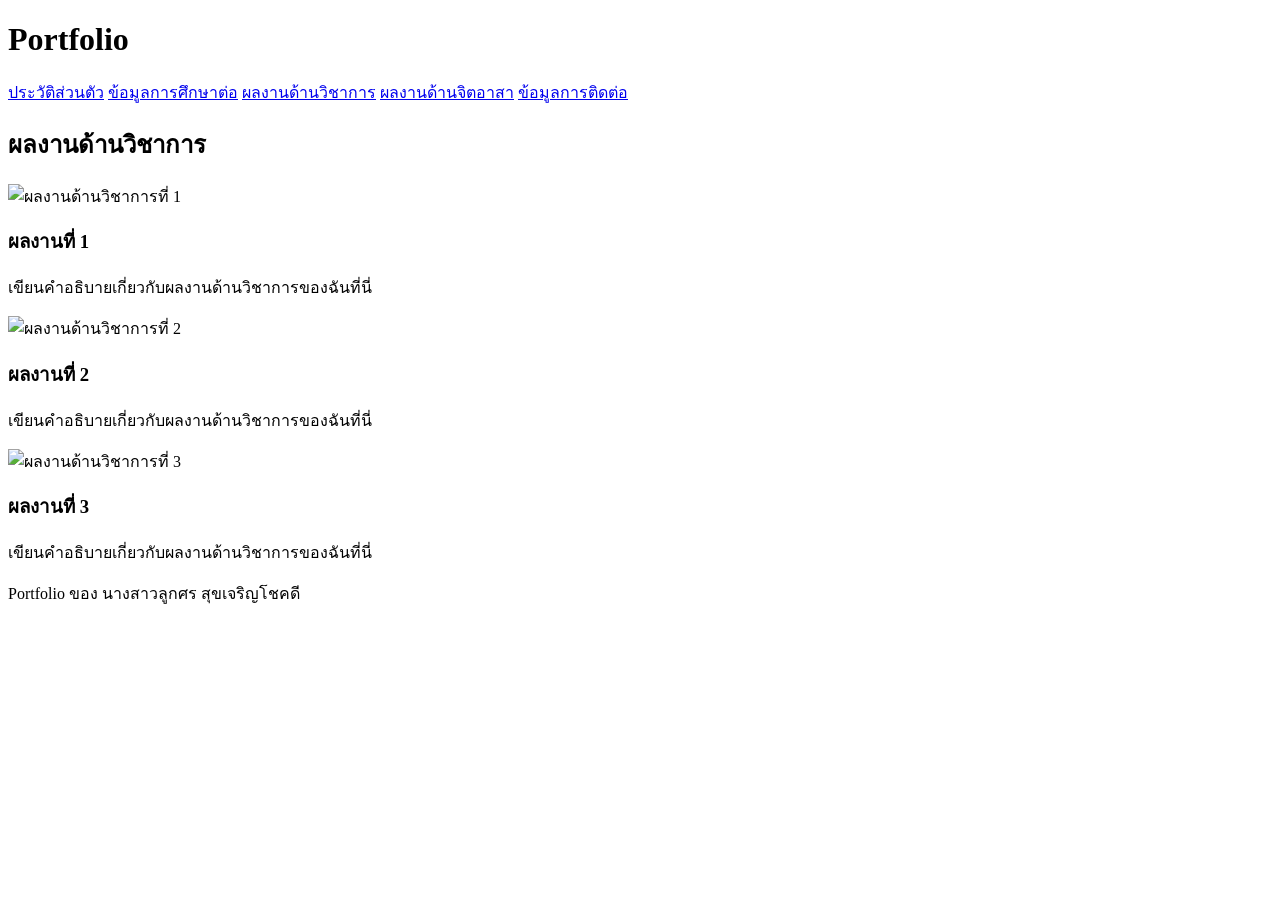
==== academic.html @ 00fc6862 "Create academic.html for academic portfolio" ====
<!DOCTYPE html>
<html lang="th">
<head>
    <meta charset="UTF-8">
    <meta name="viewport" content="width=device-width, initial-scale=1.0">
    <title>Portfolio - ผลงานด้านวิชาการ</title>
    <link rel="stylesheet" href="style.css">
</head>

<body class="gray-page">

<header>
    <h1>Portfolio</h1>
    <nav>
        <a href="index.html">ประวัติส่วนตัว</a>
        <a href="education.html">ข้อมูลการศึกษาต่อ</a>
        <a class="active" href="academic.html">ผลงานด้านวิชาการ</a>
        <a href="volunteer.html">ผลงานด้านจิตอาสา</a>
        <a href="contact.html">ข้อมูลการติดต่อ</a>
    </nav>
</header>

<main>

    <h2>ผลงานด้านวิชาการ</h2>

    <div class="works-container">

        <!-- ผลงานที่ 1 -->
        <div class="work-card">
            <div class="work-image">
                <img src="images/academic1.jpg" alt="ผลงานด้านวิชาการที่ 1">
            </div>

            <h3>ผลงานที่ 1</h3>

            <p>
                เขียนคำอธิบายเกี่ยวกับผลงานด้านวิชาการของฉันที่นี่
            </p>
        </div>

        <!-- ผลงานที่ 2 -->
        <div class="work-card">
            <div class="work-image">
                <img src="images/academic2.jpg" alt="ผลงานด้านวิชาการที่ 2">
            </div>

            <h3>ผลงานที่ 2</h3>

            <p>
                เขียนคำอธิบายเกี่ยวกับผลงานด้านวิชาการของฉันที่นี่
            </p>
        </div>

        <!-- ผลงานที่ 3 -->
        <div class="work-card">
            <div class="work-image">
                <img src="images/academic3.jpg" alt="ผลงานด้านวิชาการที่ 3">
            </div>

            <h3>ผลงานที่ 3</h3>

            <p>
                เขียนคำอธิบายเกี่ยวกับผลงานด้านวิชาการของฉันที่นี่
            </p>
        </div>

    </div>

</main>

<footer>
    <p>Portfolio ของ นางสาวลูกศร สุขเจริญโชคดี</p>
</footer>

</body>
</html>
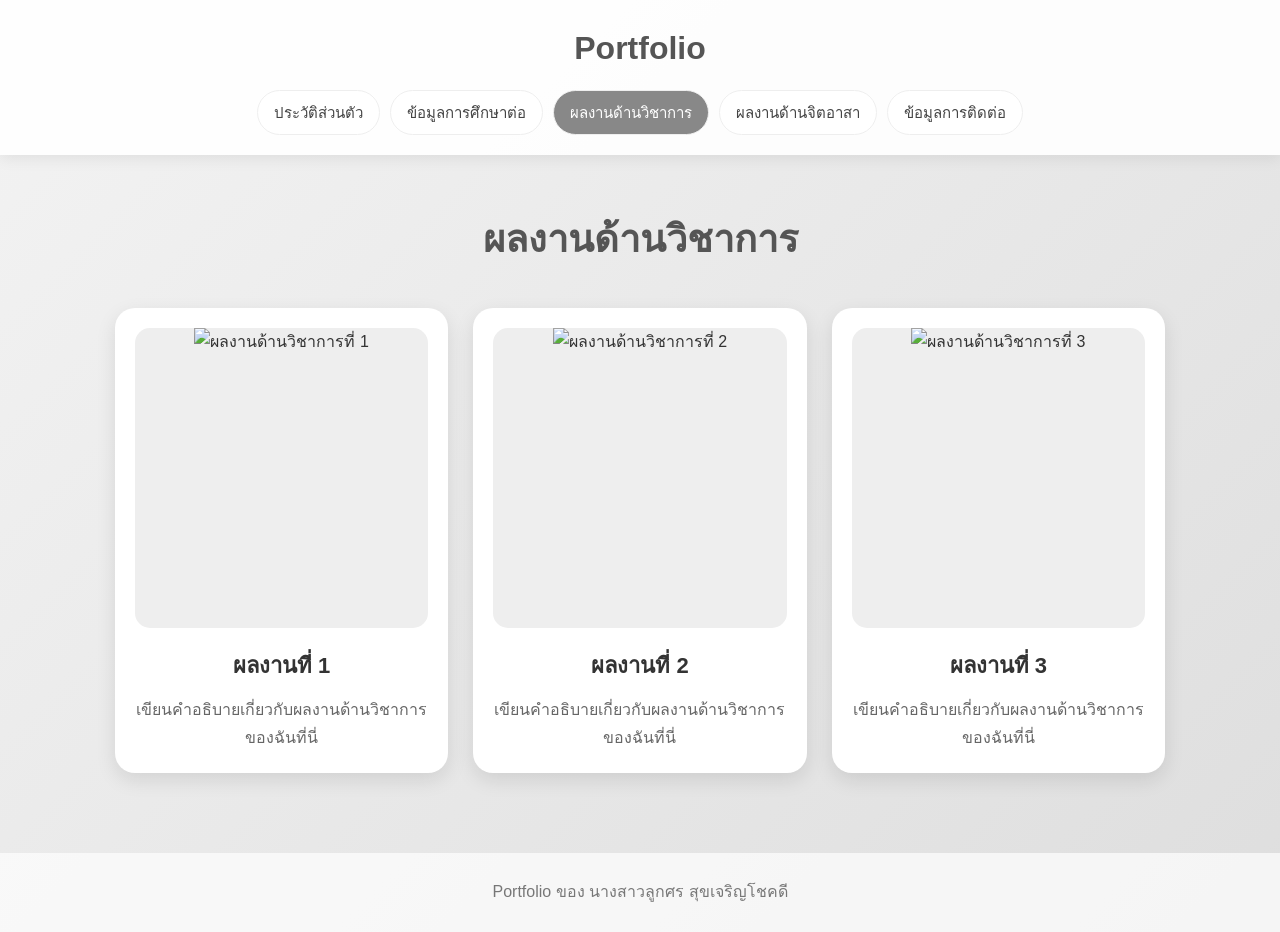
==== commit 8623ca57: "Update academic.html" ====
--- a/academic.html
+++ b/academic.html
@@ -29,7 +29,7 @@
         <!-- ผลงานที่ 1 -->
         <div class="work-card">
             <div class="work-image">
-                <img src="images/academic1.jpg" alt="ผลงานด้านวิชาการที่ 1">
+                <img src="academic1.jpg" alt="ผลงานด้านวิชาการที่ 1">
             </div>
 
             <h3>ผลงานที่ 1</h3>
@@ -42,7 +42,7 @@
         <!-- ผลงานที่ 2 -->
         <div class="work-card">
             <div class="work-image">
-                <img src="images/academic2.jpg" alt="ผลงานด้านวิชาการที่ 2">
+                <img src="academic2.jpg" alt="ผลงานด้านวิชาการที่ 2">
             </div>
 
             <h3>ผลงานที่ 2</h3>
@@ -55,7 +55,7 @@
         <!-- ผลงานที่ 3 -->
         <div class="work-card">
             <div class="work-image">
-                <img src="images/academic3.jpg" alt="ผลงานด้านวิชาการที่ 3">
+                <img src="academic3.jpg" alt="ผลงานด้านวิชาการที่ 3">
             </div>
 
             <h3>ผลงานที่ 3</h3>
--- a/style.css
+++ b/style.css
@@ -0,0 +1,365 @@
+/* ==============================
+   ตั้งค่าพื้นฐาน
+============================== */
+
+* {
+    box-sizing: border-box;
+    margin: 0;
+    padding: 0;
+}
+
+body {
+    font-family: "Arial", "Tahoma", sans-serif;
+    color: #333;
+    min-height: 100vh;
+    line-height: 1.8;
+}
+
+/* ==============================
+   สีพื้นหลังแต่ละหน้า
+============================== */
+
+.pink-page {
+    background: linear-gradient(135deg, #fff0f6, #ffdbea);
+}
+
+.blue-page {
+    background: linear-gradient(135deg, #eef9ff, #d8f0ff);
+}
+
+.gray-page {
+    background: linear-gradient(135deg, #f3f3f3, #dedede);
+}
+
+/* ==============================
+   Header
+============================== */
+
+header {
+    background: rgba(255, 255, 255, 0.9);
+    padding: 20px;
+    text-align: center;
+    box-shadow: 0 3px 15px rgba(0,0,0,0.08);
+    position: sticky;
+    top: 0;
+    z-index: 100;
+}
+
+header h1 {
+    color: #555;
+    font-size: 32px;
+    margin-bottom: 12px;
+}
+
+/* ==============================
+   เมนู
+============================== */
+
+nav {
+    display: flex;
+    justify-content: center;
+    flex-wrap: wrap;
+    gap: 10px;
+}
+
+nav a {
+    text-decoration: none;
+    color: #444;
+    background: white;
+    padding: 8px 16px;
+    border-radius: 25px;
+    font-size: 15px;
+    transition: 0.3s;
+    border: 1px solid #eee;
+}
+
+nav a:hover {
+    transform: translateY(-2px);
+    box-shadow: 0 4px 10px rgba(0,0,0,0.12);
+}
+
+/* ปุ่มเมนูหน้าปัจจุบัน */
+
+.pink-page nav a.active {
+    background: #f5a9c7;
+    color: white;
+}
+
+.blue-page nav a.active {
+    background: #8bc9e8;
+    color: white;
+}
+
+.gray-page nav a.active {
+    background: #888;
+    color: white;
+}
+
+/* ==============================
+   เนื้อหาหลัก
+============================== */
+
+main {
+    max-width: 1100px;
+    margin: auto;
+    padding: 50px 25px;
+}
+
+main > h2 {
+    text-align: center;
+    font-size: 38px;
+    margin-bottom: 35px;
+    color: #555;
+}
+
+/* ==============================
+   รูปโปรไฟล์
+============================== */
+
+.profile-section {
+    text-align: center;
+    margin-bottom: 35px;
+}
+
+.profile-frame {
+    width: 250px;
+    height: 300px;
+    margin: auto;
+    padding: 8px;
+    background: white;
+    border-radius: 20px;
+    box-shadow: 0 8px 25px rgba(0,0,0,0.15);
+    overflow: hidden;
+}
+
+.profile-frame img {
+    width: 100%;
+    height: 100%;
+    object-fit: cover;
+    border-radius: 15px;
+}
+
+.photo-note {
+    margin-top: 10px;
+    color: #777;
+}
+
+/* ==============================
+   กล่องข้อมูล
+============================== */
+
+.info-box {
+    background: rgba(255,255,255,0.92);
+    padding: 30px;
+    margin-bottom: 25px;
+    border-radius: 20px;
+    box-shadow: 0 7px 20px rgba(0,0,0,0.08);
+    border-left: 6px solid #f2a6c2;
+}
+
+.blue-page .info-box {
+    border-left-color: #8bc9e8;
+}
+
+.gray-page .info-box {
+    border-left-color: #999;
+}
+
+.info-box h3 {
+    font-size: 24px;
+    margin-bottom: 15px;
+    color: #555;
+}
+
+.info-box p {
+    font-size: 17px;
+    margin: 8px 0;
+}
+
+/* ==============================
+   ผลงานวิชาการ
+============================== */
+
+.works-container {
+    display: grid;
+    grid-template-columns: repeat(3, 1fr);
+    gap: 25px;
+}
+
+.work-card {
+    background: white;
+    padding: 20px;
+    border-radius: 20px;
+    box-shadow: 0 7px 20px rgba(0,0,0,0.1);
+    text-align: center;
+    transition: 0.3s;
+}
+
+.work-card:hover {
+    transform: translateY(-6px);
+}
+
+.work-image {
+    width: 100%;
+    height: 300px;
+    overflow: hidden;
+    border-radius: 15px;
+    background: #eee;
+}
+
+.work-image img {
+    width: 100%;
+    height: 100%;
+    object-fit: cover;
+}
+
+.work-card h3 {
+    margin-top: 18px;
+    font-size: 22px;
+}
+
+.work-card p {
+    color: #666;
+    margin-top: 10px;
+}
+
+/* ==============================
+   ผลงานจิตอาสา
+============================== */
+
+.volunteer-card {
+    max-width: 750px;
+    margin: auto;
+    background: white;
+    padding: 30px;
+    border-radius: 25px;
+    box-shadow: 0 8px 25px rgba(0,0,0,0.1);
+    text-align: center;
+}
+
+.volunteer-image {
+    width: 100%;
+    height: 450px;
+    overflow: hidden;
+    border-radius: 18px;
+    background: #eee;
+}
+
+.volunteer-image img {
+    width: 100%;
+    height: 100%;
+    object-fit: cover;
+}
+
+.volunteer-card h3 {
+    font-size: 25px;
+    margin-top: 20px;
+}
+
+.volunteer-card p {
+    color: #666;
+    margin-top: 10px;
+}
+
+/* ==============================
+   ติดต่อ
+============================== */
+
+.contact-box {
+    max-width: 750px;
+    margin: auto;
+    display: grid;
+    grid-template-columns: 1fr 1fr;
+    gap: 20px;
+}
+
+.contact-item {
+    background: white;
+    padding: 25px;
+    border-radius: 20px;
+    display: flex;
+    align-items: center;
+    gap: 18px;
+    box-shadow: 0 7px 20px rgba(0,0,0,0.08);
+}
+
+.contact-item > span {
+    font-size: 35px;
+}
+
+.contact-item h3 {
+    color: #555;
+}
+
+.contact-item p {
+    color: #777;
+}
+
+.end-message {
+    text-align: center;
+    margin-top: 50px;
+    padding: 35px;
+    background: rgba(255,255,255,0.7);
+    border-radius: 25px;
+}
+
+.end-message h2 {
+    color: #555;
+}
+
+/* ==============================
+   Footer
+============================== */
+
+footer {
+    text-align: center;
+    padding: 25px;
+    background: rgba(255,255,255,0.7);
+    color: #777;
+    margin-top: 30px;
+}
+
+/* ==============================
+   Responsive สำหรับมือถือ
+============================== */
+
+@media (max-width: 800px) {
+
+    header h1 {
+        font-size: 27px;
+    }
+
+    nav {
+        gap: 6px;
+    }
+
+    nav a {
+        font-size: 13px;
+        padding: 6px 10px;
+    }
+
+    main {
+        padding: 35px 15px;
+    }
+
+    main > h2 {
+        font-size: 30px;
+    }
+
+    .works-container {
+        grid-template-columns: 1fr;
+    }
+
+    .contact-box {
+        grid-template-columns: 1fr;
+    }
+
+    .profile-frame {
+        width: 220px;
+        height: 270px;
+    }
+
+    .volunteer-image {
+        height: 300px;
+    }
+}
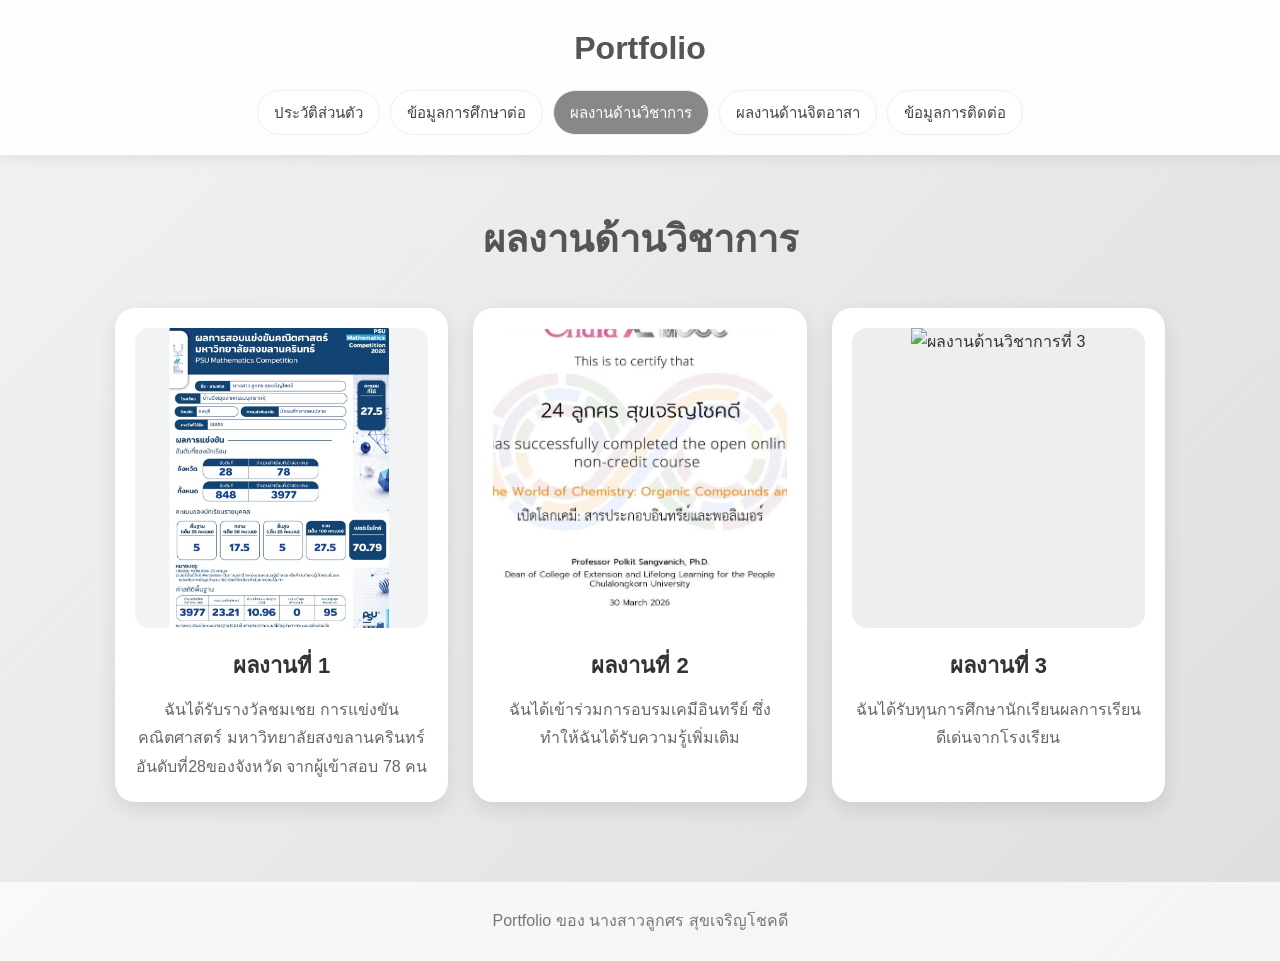
==== commit ecf45108: "Update academic.html" ====
--- a/academic.html
+++ b/academic.html
@@ -35,7 +35,7 @@
             <h3>ผลงานที่ 1</h3>
 
             <p>
-                เขียนคำอธิบายเกี่ยวกับผลงานด้านวิชาการของฉันที่นี่
+                ฉันได้รับรางวัลชมเชย การแข่งขันคณิตศาสตร์ มหาวิทยาลัยสงขลานครินทร์ อันดับที่28ของจังหวัด จากผู้เข้าสอบ 78 คน
             </p>
         </div>
 
@@ -48,7 +48,7 @@
             <h3>ผลงานที่ 2</h3>
 
             <p>
-                เขียนคำอธิบายเกี่ยวกับผลงานด้านวิชาการของฉันที่นี่
+                ฉันได้เข้าร่วมการอบรมเคมีอินทรีย์ ซึ่งทำให้ฉันได้รับความรู้เพิ่มเติม
             </p>
         </div>
 
@@ -61,7 +61,7 @@
             <h3>ผลงานที่ 3</h3>
 
             <p>
-                เขียนคำอธิบายเกี่ยวกับผลงานด้านวิชาการของฉันที่นี่
+                ฉันได้รับทุนการศึกษานักเรียนผลการเรียนดีเด่นจากโรงเรียน
             </p>
         </div>
 
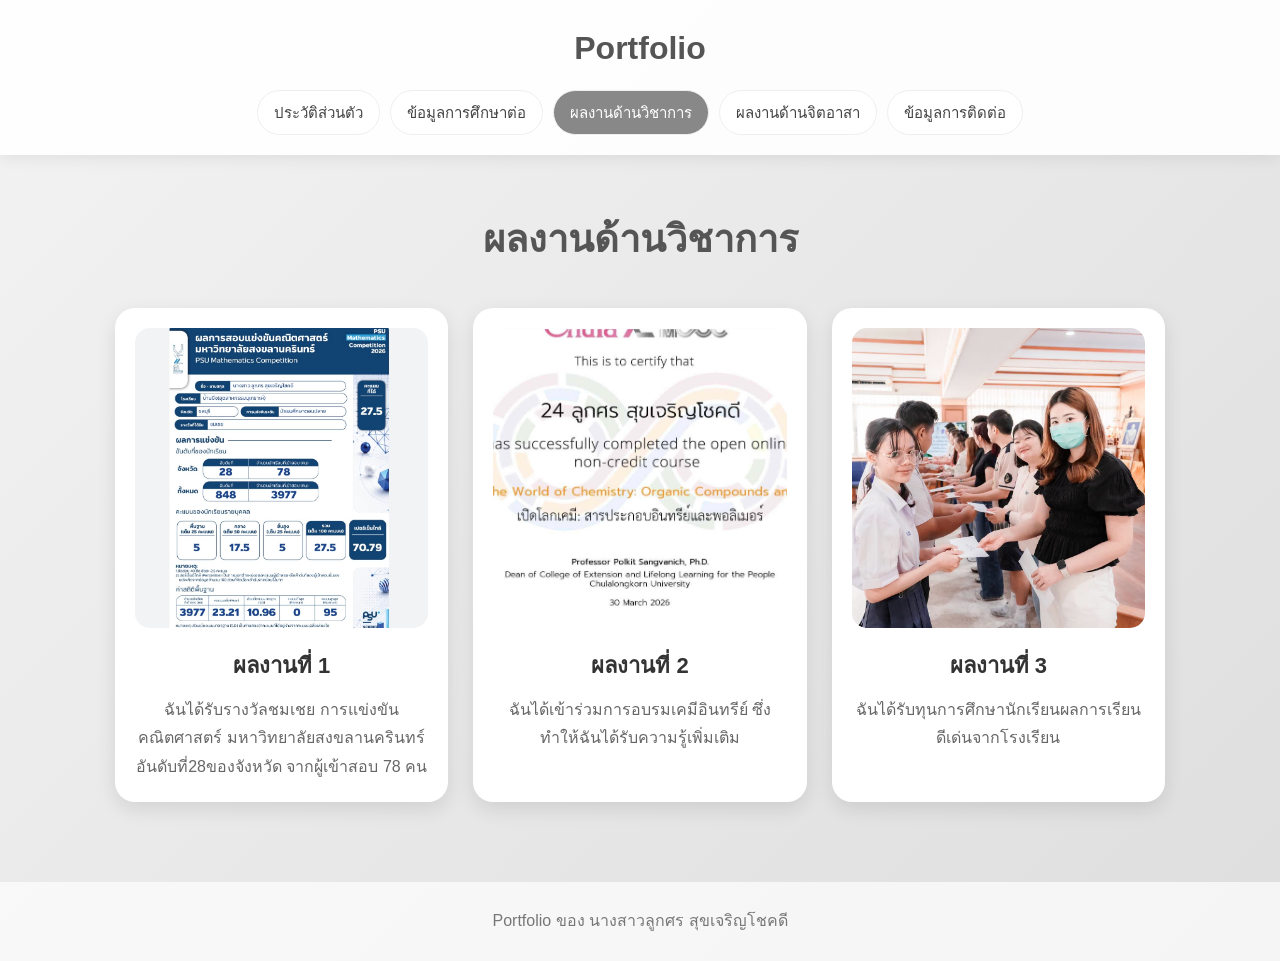
==== commit 2e7a51b2: "Update academic.html" ====
--- a/academic.html
+++ b/academic.html
@@ -55,7 +55,7 @@
         <!-- ผลงานที่ 3 -->
         <div class="work-card">
             <div class="work-image">
-                <img src="academic3.jpg" alt="ผลงานด้านวิชาการที่ 3">
+                <img src="academic3.JPG" alt="ผลงานด้านวิชาการที่ 3">
             </div>
 
             <h3>ผลงานที่ 3</h3>
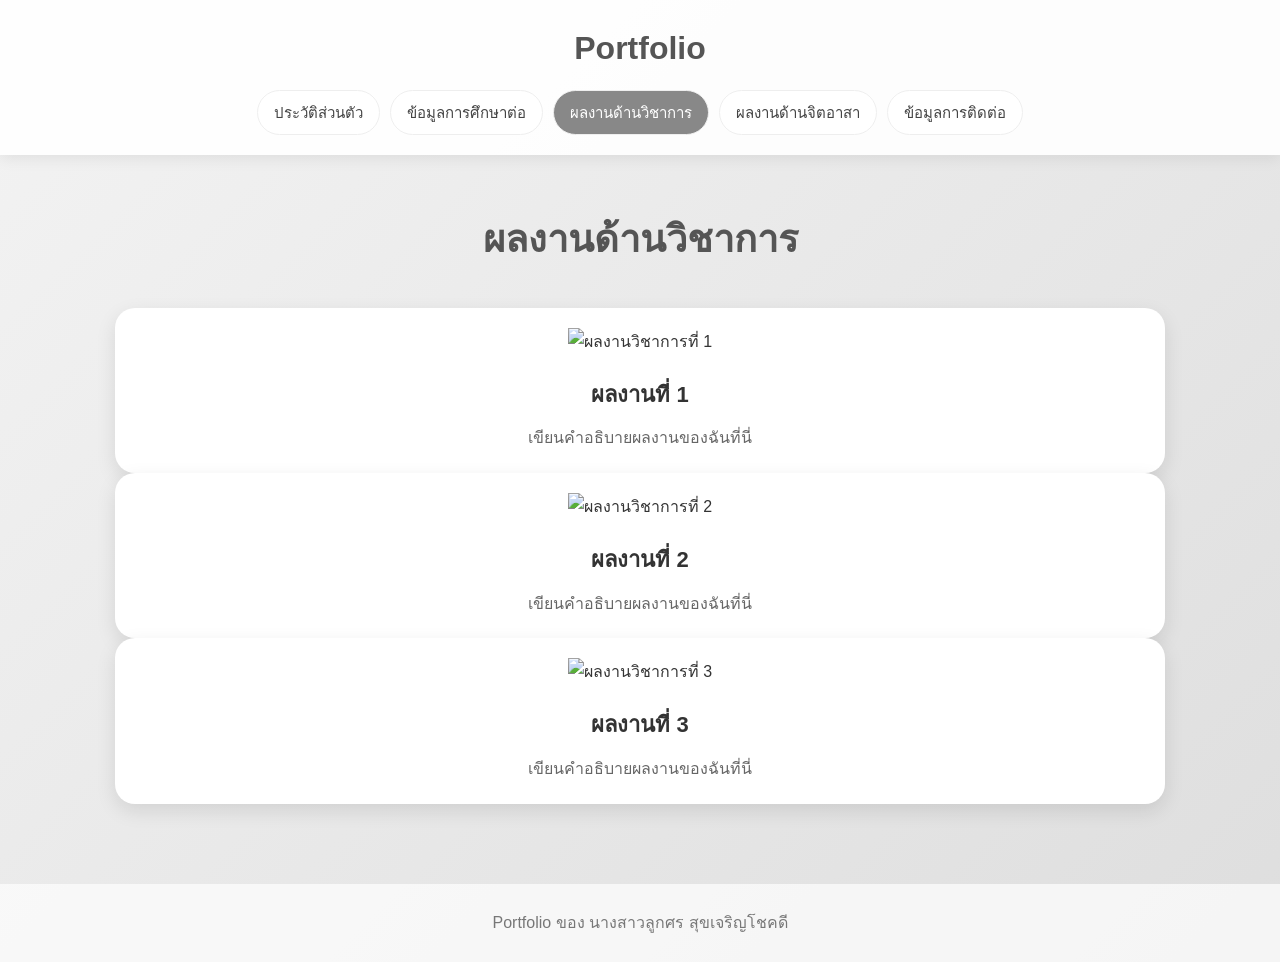
==== commit e2658186: "Update academic.html" ====
--- a/academic.html
+++ b/academic.html
@@ -21,52 +21,29 @@
 </header>
 
 <main>
-
     <h2>ผลงานด้านวิชาการ</h2>
 
-    <div class="works-container">
+    <div class="works">
 
-        <!-- ผลงานที่ 1 -->
         <div class="work-card">
-            <div class="work-image">
-                <img src="academic1.jpg" alt="ผลงานด้านวิชาการที่ 1">
-            </div>
-
+            <img src="images/academic1.jpg" alt="ผลงานวิชาการที่ 1">
             <h3>ผลงานที่ 1</h3>
-
-            <p>
-                ฉันได้รับรางวัลชมเชย การแข่งขันคณิตศาสตร์ มหาวิทยาลัยสงขลานครินทร์ อันดับที่28ของจังหวัด จากผู้เข้าสอบ 78 คน
-            </p>
+            <p>เขียนคำอธิบายผลงานของฉันที่นี่</p>
         </div>
 
-        <!-- ผลงานที่ 2 -->
         <div class="work-card">
-            <div class="work-image">
-                <img src="academic2.jpg" alt="ผลงานด้านวิชาการที่ 2">
-            </div>
-
+            <img src="images/academic2.jpg" alt="ผลงานวิชาการที่ 2">
             <h3>ผลงานที่ 2</h3>
-
-            <p>
-                ฉันได้เข้าร่วมการอบรมเคมีอินทรีย์ ซึ่งทำให้ฉันได้รับความรู้เพิ่มเติม
-            </p>
+            <p>เขียนคำอธิบายผลงานของฉันที่นี่</p>
         </div>
 
-        <!-- ผลงานที่ 3 -->
         <div class="work-card">
-            <div class="work-image">
-                <img src="academic3.JPG" alt="ผลงานด้านวิชาการที่ 3">
-            </div>
-
+            <img src="images/academic3.jpg" alt="ผลงานวิชาการที่ 3">
             <h3>ผลงานที่ 3</h3>
-
-            <p>
-                ฉันได้รับทุนการศึกษานักเรียนผลการเรียนดีเด่นจากโรงเรียน
-            </p>
+            <p>เขียนคำอธิบายผลงานของฉันที่นี่</p>
         </div>
 
     </div>
-
 </main>
 
 <footer>
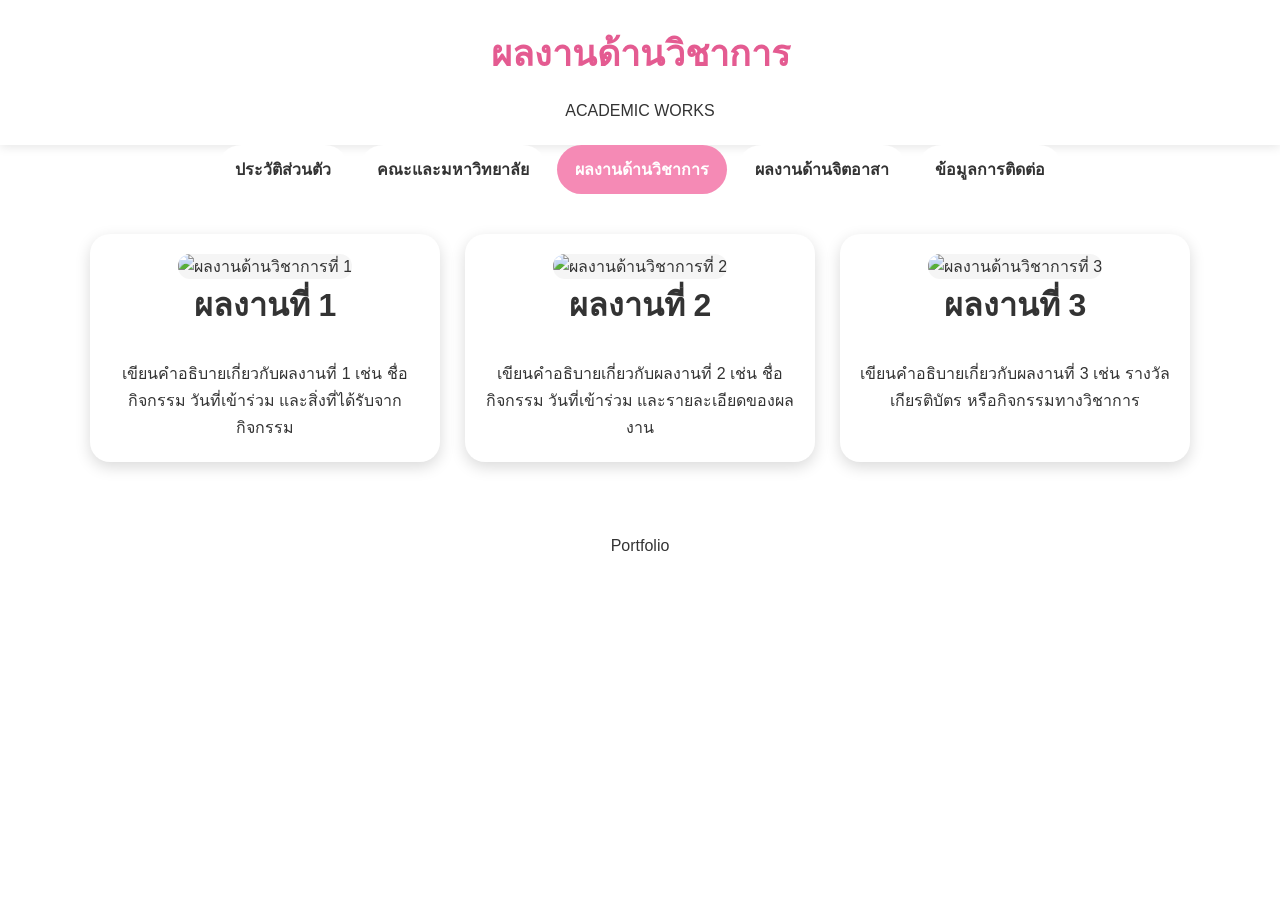
==== commit f6c60943: "Update academic.html" ====
--- a/academic.html
+++ b/academic.html
@@ -3,51 +3,74 @@
 <head>
     <meta charset="UTF-8">
     <meta name="viewport" content="width=device-width, initial-scale=1.0">
-    <title>Portfolio - ผลงานด้านวิชาการ</title>
+    <title>ผลงานด้านวิชาการ - Portfolio</title>
     <link rel="stylesheet" href="style.css">
 </head>
 
-<body class="gray-page">
+<body class="green-page">
 
 <header>
-    <h1>Portfolio</h1>
-    <nav>
-        <a href="index.html">ประวัติส่วนตัว</a>
-        <a href="education.html">ข้อมูลการศึกษาต่อ</a>
-        <a class="active" href="academic.html">ผลงานด้านวิชาการ</a>
-        <a href="volunteer.html">ผลงานด้านจิตอาสา</a>
-        <a href="contact.html">ข้อมูลการติดต่อ</a>
-    </nav>
+    <h1>ผลงานด้านวิชาการ</h1>
+    <p>ACADEMIC WORKS</p>
 </header>
 
+<nav>
+    <a href="profile.html">ประวัติส่วนตัว</a>
+    <a href="study.html">คณะและมหาวิทยาลัย</a>
+    <a class="active" href="academic.html">ผลงานด้านวิชาการ</a>
+    <a href="volunteer.html">ผลงานด้านจิตอาสา</a>
+    <a href="contact.html">ข้อมูลการติดต่อ</a>
+</nav>
+
 <main>
-    <h2>ผลงานด้านวิชาการ</h2>
 
-    <div class="works">
+    <section class="works">
 
+        <!-- ผลงานที่ 1 -->
         <div class="work-card">
-            <img src="images/academic1.jpg" alt="ผลงานวิชาการที่ 1">
-            <h3>ผลงานที่ 1</h3>
-            <p>เขียนคำอธิบายผลงานของฉันที่นี่</p>
+            <img src="academic1.jpg" alt="ผลงานด้านวิชาการที่ 1">
+
+            <h2>ผลงานที่ 1</h2>
+
+            <p>
+                เขียนคำอธิบายเกี่ยวกับผลงานที่ 1
+                เช่น ชื่อกิจกรรม วันที่เข้าร่วม
+                และสิ่งที่ได้รับจากกิจกรรม
+            </p>
         </div>
 
+        <!-- ผลงานที่ 2 -->
         <div class="work-card">
-            <img src="images/academic2.jpg" alt="ผลงานวิชาการที่ 2">
-            <h3>ผลงานที่ 2</h3>
-            <p>เขียนคำอธิบายผลงานของฉันที่นี่</p>
+            <img src="academic2.jpg" alt="ผลงานด้านวิชาการที่ 2">
+
+            <h2>ผลงานที่ 2</h2>
+
+            <p>
+                เขียนคำอธิบายเกี่ยวกับผลงานที่ 2
+                เช่น ชื่อกิจกรรม วันที่เข้าร่วม
+                และรายละเอียดของผลงาน
+            </p>
         </div>
 
+        <!-- ผลงานที่ 3 -->
         <div class="work-card">
-            <img src="images/academic3.jpg" alt="ผลงานวิชาการที่ 3">
-            <h3>ผลงานที่ 3</h3>
-            <p>เขียนคำอธิบายผลงานของฉันที่นี่</p>
+            <img src="academic3.jpg" alt="ผลงานด้านวิชาการที่ 3">
+
+            <h2>ผลงานที่ 3</h2>
+
+            <p>
+                เขียนคำอธิบายเกี่ยวกับผลงานที่ 3
+                เช่น รางวัล เกียรติบัตร
+                หรือกิจกรรมทางวิชาการ
+            </p>
         </div>
 
-    </div>
+    </section>
+
 </main>
 
 <footer>
-    <p>Portfolio ของ นางสาวลูกศร สุขเจริญโชคดี</p>
+    <p>Portfolio</p>
 </footer>
 
 </body>
--- a/style.css
+++ b/style.css
@@ -1,7 +1,3 @@
-/* ==============================
-   ตั้งค่าพื้นฐาน
-============================== */
-
 * {
     box-sizing: border-box;
     margin: 0;
@@ -9,51 +5,35 @@
 }
 
 body {
-    font-family: "Arial", "Tahoma", sans-serif;
+    font-family: Arial, "Tahoma", sans-serif;
+    min-height: 100vh;
     color: #333;
-    min-height: 100vh;
-    line-height: 1.8;
-}
-
-/* ==============================
-   สีพื้นหลังแต่ละหน้า
-============================== */
+}
 
 .pink-page {
-    background: linear-gradient(135deg, #fff0f6, #ffdbea);
+    background: #ffd6e7;
 }
 
 .blue-page {
-    background: linear-gradient(135deg, #eef9ff, #d8f0ff);
+    background: #d9f1ff;
 }
 
 .gray-page {
-    background: linear-gradient(135deg, #f3f3f3, #dedede);
-}
-
-/* ==============================
-   Header
-============================== */
+    background: #eeeeee;
+}
 
 header {
     background: rgba(255, 255, 255, 0.9);
-    padding: 20px;
+    padding: 25px 15px;
     text-align: center;
-    box-shadow: 0 3px 15px rgba(0,0,0,0.08);
-    position: sticky;
-    top: 0;
-    z-index: 100;
+    box-shadow: 0 2px 10px rgba(0,0,0,0.1);
 }
 
 header h1 {
-    color: #555;
-    font-size: 32px;
-    margin-bottom: 12px;
-}
-
-/* ==============================
-   เมนู
-============================== */
+    color: #e45b91;
+    margin-bottom: 20px;
+    font-size: 36px;
+}
 
 nav {
     display: flex;
@@ -64,123 +44,83 @@
 
 nav a {
     text-decoration: none;
-    color: #444;
-    background: white;
-    padding: 8px 16px;
+    color: #333;
+    background: white;
+    padding: 12px 18px;
     border-radius: 25px;
-    font-size: 15px;
     transition: 0.3s;
-    border: 1px solid #eee;
-}
-
-nav a:hover {
-    transform: translateY(-2px);
-    box-shadow: 0 4px 10px rgba(0,0,0,0.12);
-}
-
-/* ปุ่มเมนูหน้าปัจจุบัน */
-
-.pink-page nav a.active {
-    background: #f5a9c7;
+    font-weight: bold;
+}
+
+nav a:hover,
+nav a.active {
+    background: #f58ab5;
     color: white;
 }
 
-.blue-page nav a.active {
-    background: #8bc9e8;
-    color: white;
-}
-
-.gray-page nav a.active {
-    background: #888;
-    color: white;
-}
-
-/* ==============================
-   เนื้อหาหลัก
-============================== */
-
 main {
+    width: 90%;
     max-width: 1100px;
-    margin: auto;
-    padding: 50px 25px;
-}
-
-main > h2 {
+    margin: 40px auto;
     text-align: center;
-    font-size: 38px;
-    margin-bottom: 35px;
-    color: #555;
-}
-
-/* ==============================
-   รูปโปรไฟล์
-============================== */
-
-.profile-section {
-    text-align: center;
-    margin-bottom: 35px;
-}
-
-.profile-frame {
+}
+
+main h2 {
+    font-size: 32px;
+    margin-bottom: 30px;
+}
+
+.profile-photo {
     width: 250px;
-    height: 300px;
-    margin: auto;
-    padding: 8px;
-    background: white;
-    border-radius: 20px;
-    box-shadow: 0 8px 25px rgba(0,0,0,0.15);
+    height: 250px;
+    margin: 0 auto 35px;
+    border: 8px solid white;
+    border-radius: 50%;
     overflow: hidden;
-}
-
-.profile-frame img {
+    box-shadow: 0 5px 20px rgba(0,0,0,0.2);
+    background: white;
+}
+
+.profile-photo img {
     width: 100%;
     height: 100%;
     object-fit: cover;
-    border-radius: 15px;
-}
-
-.photo-note {
-    margin-top: 10px;
-    color: #777;
-}
-
-/* ==============================
-   กล่องข้อมูล
-============================== */
-
-.info-box {
-    background: rgba(255,255,255,0.92);
+}
+
+.box {
     padding: 30px;
-    margin-bottom: 25px;
-    border-radius: 20px;
-    box-shadow: 0 7px 20px rgba(0,0,0,0.08);
-    border-left: 6px solid #f2a6c2;
-}
-
-.blue-page .info-box {
-    border-left-color: #8bc9e8;
-}
-
-.gray-page .info-box {
-    border-left-color: #999;
-}
-
-.info-box h3 {
+    margin: 25px auto;
+    border-radius: 20px;
+    max-width: 850px;
+    text-align: left;
+    box-shadow: 0 5px 15px rgba(0,0,0,0.12);
+}
+
+.box h3 {
     font-size: 24px;
-    margin-bottom: 15px;
-    color: #555;
-}
-
-.info-box p {
-    font-size: 17px;
-    margin: 8px 0;
-}
-
-/* ==============================
-   ผลงานวิชาการ
-============================== */
-
-.works-container {
+    margin-bottom: 18px;
+}
+
+.box p {
+    font-size: 18px;
+    line-height: 1.8;
+    margin: 7px 0;
+}
+
+.light-pink {
+    background: #ffd1e2;
+}
+
+.dark-pink {
+    background: #f28ab2;
+    color: white;
+}
+
+.blue-box {
+    background: #bfe8ff;
+}
+
+.works {
     display: grid;
     grid-template-columns: repeat(3, 1fr);
     gap: 25px;
@@ -190,176 +130,98 @@
     background: white;
     padding: 20px;
     border-radius: 20px;
-    box-shadow: 0 7px 20px rgba(0,0,0,0.1);
-    text-align: center;
-    transition: 0.3s;
-}
-
-.work-card:hover {
-    transform: translateY(-6px);
-}
-
-.work-image {
+    box-shadow: 0 5px 15px rgba(0,0,0,0.15);
+}
+
+.work-card img {
     width: 100%;
-    height: 300px;
-    overflow: hidden;
-    border-radius: 15px;
-    background: #eee;
-}
-
-.work-image img {
-    width: 100%;
-    height: 100%;
-    object-fit: cover;
+    height: 350px;
+    object-fit: contain;
+    border-radius: 12px;
+    background: #f5f5f5;
 }
 
 .work-card h3 {
-    margin-top: 18px;
-    font-size: 22px;
+    margin: 15px 0 10px;
 }
 
 .work-card p {
-    color: #666;
-    margin-top: 10px;
-}
-
-/* ==============================
-   ผลงานจิตอาสา
-============================== */
+    line-height: 1.7;
+}
 
 .volunteer-card {
+    background: white;
     max-width: 750px;
     margin: auto;
-    background: white;
     padding: 30px;
-    border-radius: 25px;
-    box-shadow: 0 8px 25px rgba(0,0,0,0.1);
-    text-align: center;
-}
-
-.volunteer-image {
+    border-radius: 20px;
+    box-shadow: 0 5px 15px rgba(0,0,0,0.15);
+}
+
+.volunteer-card img {
     width: 100%;
-    height: 450px;
-    overflow: hidden;
-    border-radius: 18px;
-    background: #eee;
-}
-
-.volunteer-image img {
-    width: 100%;
-    height: 100%;
-    object-fit: cover;
+    max-height: 600px;
+    object-fit: contain;
+    border-radius: 15px;
+    margin-bottom: 25px;
 }
 
 .volunteer-card h3 {
     font-size: 25px;
-    margin-top: 20px;
+    margin-bottom: 15px;
 }
 
 .volunteer-card p {
-    color: #666;
-    margin-top: 10px;
-}
-
-/* ==============================
-   ติดต่อ
-============================== */
-
-.contact-box {
-    max-width: 750px;
-    margin: auto;
-    display: grid;
-    grid-template-columns: 1fr 1fr;
-    gap: 20px;
-}
-
-.contact-item {
-    background: white;
-    padding: 25px;
-    border-radius: 20px;
-    display: flex;
-    align-items: center;
-    gap: 18px;
-    box-shadow: 0 7px 20px rgba(0,0,0,0.08);
-}
-
-.contact-item > span {
-    font-size: 35px;
-}
-
-.contact-item h3 {
-    color: #555;
-}
-
-.contact-item p {
-    color: #777;
-}
-
-.end-message {
-    text-align: center;
-    margin-top: 50px;
-    padding: 35px;
+    font-size: 18px;
+    line-height: 1.8;
+    text-align: left;
+}
+
+.ending {
+    margin: 60px auto;
+    padding: 40px;
     background: rgba(255,255,255,0.7);
-    border-radius: 25px;
-}
-
-.end-message h2 {
-    color: #555;
-}
-
-/* ==============================
-   Footer
-============================== */
+    border-radius: 20px;
+}
 
 footer {
     text-align: center;
     padding: 25px;
-    background: rgba(255,255,255,0.7);
-    color: #777;
-    margin-top: 30px;
-}
-
-/* ==============================
-   Responsive สำหรับมือถือ
-============================== */
-
-@media (max-width: 800px) {
+    background: rgba(255,255,255,0.8);
+    margin-top: 50px;
+}
+
+/* สำหรับมือถือ */
+@media (max-width: 768px) {
 
     header h1 {
+        font-size: 30px;
+    }
+
+    nav {
+        flex-direction: column;
+        align-items: center;
+    }
+
+    nav a {
+        width: 90%;
+        text-align: center;
+    }
+
+    .works {
+        grid-template-columns: 1fr;
+    }
+
+    .profile-photo {
+        width: 200px;
+        height: 200px;
+    }
+
+    .box {
+        padding: 20px;
+    }
+
+    main h2 {
         font-size: 27px;
     }
-
-    nav {
-        gap: 6px;
-    }
-
-    nav a {
-        font-size: 13px;
-        padding: 6px 10px;
-    }
-
-    main {
-        padding: 35px 15px;
-    }
-
-    main > h2 {
-        font-size: 30px;
-    }
-
-    .works-container {
-        grid-template-columns: 1fr;
-    }
-
-    .contact-box {
-        grid-template-columns: 1fr;
-    }
-
-    .profile-frame {
-        width: 220px;
-        height: 270px;
-    }
-
-    .volunteer-image {
-        height: 300px;
-    }
-}
+}
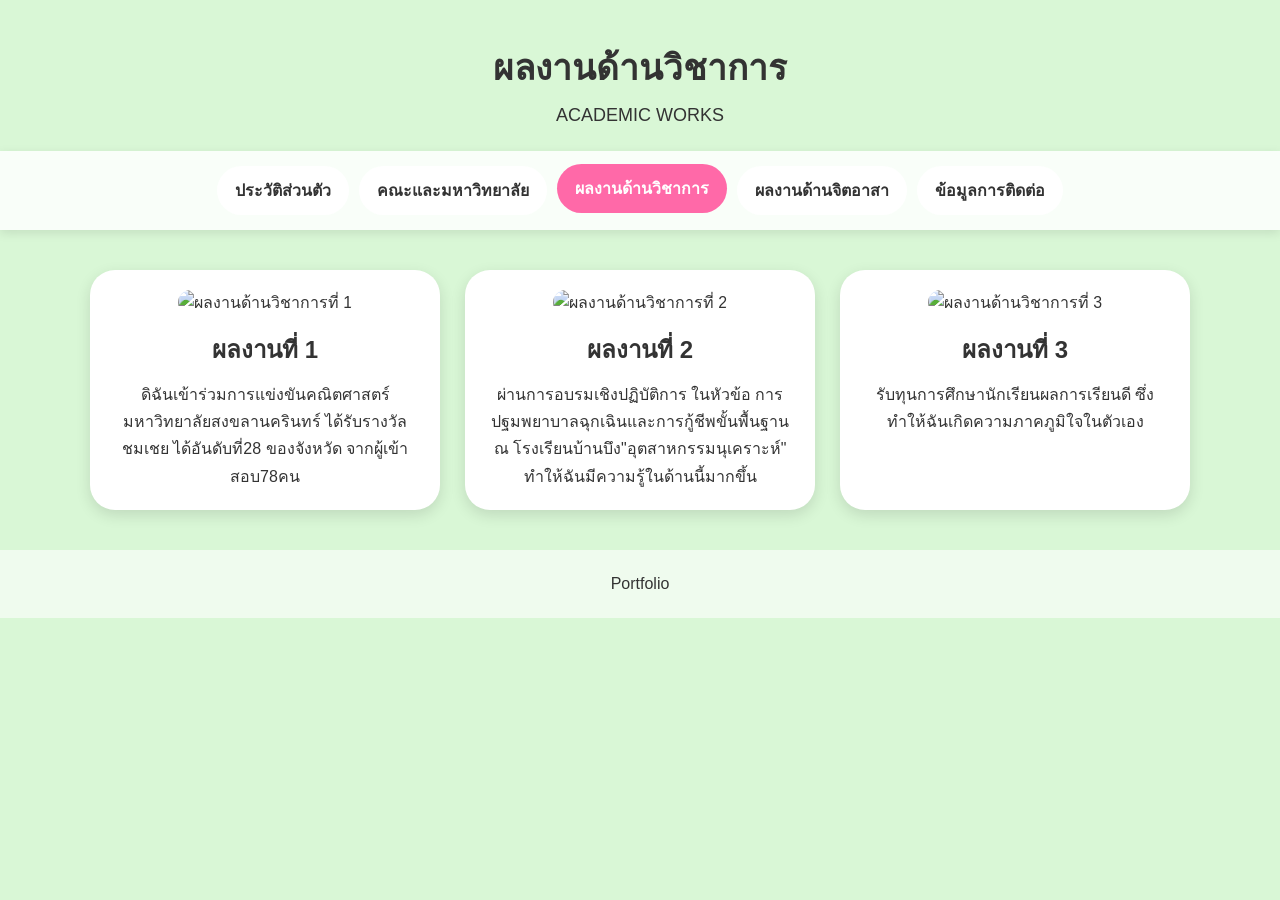
==== commit 76cac3c5: "Update descriptions for academic achievements" ====
--- a/academic.html
+++ b/academic.html
@@ -33,9 +33,7 @@
             <h2>ผลงานที่ 1</h2>
 
             <p>
-                เขียนคำอธิบายเกี่ยวกับผลงานที่ 1
-                เช่น ชื่อกิจกรรม วันที่เข้าร่วม
-                และสิ่งที่ได้รับจากกิจกรรม
+                ดิฉันเข้าร่วมการแข่งขันคณิตศาสตร์ มหาวิทยาลัยสงขลานครินทร์ ได้รับรางวัลชมเชย ได้อันดับที่28 ของจังหวัด จากผู้เข้าสอบ78คน
             </p>
         </div>
 
@@ -46,9 +44,8 @@
             <h2>ผลงานที่ 2</h2>
 
             <p>
-                เขียนคำอธิบายเกี่ยวกับผลงานที่ 2
-                เช่น ชื่อกิจกรรม วันที่เข้าร่วม
-                และรายละเอียดของผลงาน
+                ผ่านการอบรมเชิงปฏิบัติการ ในหัวข้อ การปฐมพยาบาลฉุกเฉินและการกู้ชีพขั้นพื้นฐาน ณ โรงเรียนบ้านบึง"อุตสาหกรรมนุเคราะห์" 
+                ทำให้ฉันมีความรู้ในด้านนี้มากขึ้น
             </p>
         </div>
 
@@ -59,9 +56,7 @@
             <h2>ผลงานที่ 3</h2>
 
             <p>
-                เขียนคำอธิบายเกี่ยวกับผลงานที่ 3
-                เช่น รางวัล เกียรติบัตร
-                หรือกิจกรรมทางวิชาการ
+                รับทุนการศึกษานักเรียนผลการเรียนดี ซึ่งทำให้ฉันเกิดความภาคภูมิใจในตัวเอง
             </p>
         </div>
 
--- a/style.css
+++ b/style.css
@@ -5,41 +5,42 @@
 }
 
 body {
-    font-family: Arial, "Tahoma", sans-serif;
+    font-family: "Arial", "Tahoma", sans-serif;
     min-height: 100vh;
     color: #333;
 }
 
-.pink-page {
-    background: #ffd6e7;
-}
-
-.blue-page {
-    background: #d9f1ff;
-}
-
-.gray-page {
-    background: #eeeeee;
-}
+/* =========================
+   ส่วนหัว
+========================= */
 
 header {
-    background: rgba(255, 255, 255, 0.9);
-    padding: 25px 15px;
-    text-align: center;
-    box-shadow: 0 2px 10px rgba(0,0,0,0.1);
+    text-align: center;
+    padding: 40px 20px 25px;
 }
 
 header h1 {
-    color: #e45b91;
-    margin-bottom: 20px;
-    font-size: 36px;
-}
+    font-size: 35px;
+    margin-bottom: 10px;
+}
+
+header p {
+    font-size: 18px;
+}
+
+/* =========================
+   เมนู
+========================= */
 
 nav {
     display: flex;
     justify-content: center;
+    align-items: center;
     flex-wrap: wrap;
     gap: 10px;
+    padding: 15px;
+    background: rgba(255, 255, 255, 0.85);
+    box-shadow: 0 3px 10px rgba(0,0,0,0.1);
 }
 
 nav a {
@@ -48,37 +49,102 @@
     background: white;
     padding: 12px 18px;
     border-radius: 25px;
+    font-weight: bold;
     transition: 0.3s;
-    font-weight: bold;
 }
 
 nav a:hover,
 nav a.active {
-    background: #f58ab5;
+    transform: translateY(-2px);
+    background: #ff69a8;
     color: white;
 }
+
+/* =========================
+   สีพื้นหลังแต่ละหน้า
+========================= */
+
+.home-page {
+    background: linear-gradient(135deg, #ffd6e7, #fff0f6);
+}
+
+.pink-page {
+    background: #ffd6e7;
+}
+
+.blue-page {
+    background: #cfeeff;
+}
+
+.green-page {
+    background: #d9f7d6;
+}
+
+.dark-pink-page {
+    background: #e95d91;
+}
+
+.contact-page {
+    background: #f7c6dc;
+}
+
+/* =========================
+   เนื้อหาหลัก
+========================= */
 
 main {
     width: 90%;
     max-width: 1100px;
     margin: 40px auto;
-    text-align: center;
-}
-
-main h2 {
+}
+
+.home-content {
+    text-align: center;
+    padding: 80px 20px;
+}
+
+.home-content h2 {
     font-size: 32px;
+    margin-bottom: 20px;
+}
+
+.home-content p {
+    font-size: 20px;
     margin-bottom: 30px;
 }
 
+/* ปุ่มเข้าสู่ Portfolio */
+
+.main-button {
+    display: inline-block;
+    text-decoration: none;
+    background: #ff91bd;
+    color: white;
+    padding: 16px 35px;
+    border-radius: 30px;
+    font-size: 20px;
+    font-weight: bold;
+    transition: 0.3s;
+}
+
+.main-button:hover {
+    background: #ff4f99;
+    transform: scale(1.05);
+}
+
+/* =========================
+   รูปโปรไฟล์
+========================= */
+
 .profile-photo {
-    width: 250px;
-    height: 250px;
-    margin: 0 auto 35px;
+    width: 260px;
+    height: 320px;
+    margin: 30px auto;
     border: 8px solid white;
-    border-radius: 50%;
+    border-radius: 20px;
+    background: #f8f8f8;
     overflow: hidden;
-    box-shadow: 0 5px 20px rgba(0,0,0,0.2);
-    background: white;
+    box-shadow: 0 5px 15px rgba(0,0,0,0.15);
 }
 
 .profile-photo img {
@@ -87,38 +153,95 @@
     object-fit: cover;
 }
 
-.box {
+/* =========================
+   กล่องข้อมูล
+========================= */
+
+.info-box {
+    margin: 25px 0;
     padding: 30px;
-    margin: 25px auto;
-    border-radius: 20px;
-    max-width: 850px;
-    text-align: left;
+    border-radius: 25px;
     box-shadow: 0 5px 15px rgba(0,0,0,0.12);
 }
 
-.box h3 {
-    font-size: 24px;
-    margin-bottom: 18px;
-}
-
-.box p {
+.info-box h2 {
+    margin-bottom: 20px;
+    text-align: center;
+}
+
+.info-box p {
     font-size: 18px;
     line-height: 1.8;
-    margin: 7px 0;
+    margin: 8px 0;
 }
 
 .light-pink {
-    background: #ffd1e2;
+    background: #ffd0e3;
 }
 
 .dark-pink {
-    background: #f28ab2;
+    background: #ed6d9d;
     color: white;
 }
 
-.blue-box {
-    background: #bfe8ff;
-}
+/* =========================
+   หน้ามหาวิทยาลัย
+========================= */
+
+.university-box {
+    background: rgba(255,255,255,0.8);
+    padding: 40px;
+    border-radius: 30px;
+    text-align: center;
+    box-shadow: 0 5px 15px rgba(0,0,0,0.12);
+}
+
+.university-box h2 {
+    font-size: 32px;
+    margin: 15px;
+}
+
+.university-box h3 {
+    font-size: 24px;
+    margin: 10px;
+}
+
+/* ตรามหาวิทยาลัย */
+
+.university-logo {
+    width: 200px;
+    height: 200px;
+    margin: 0 auto 25px;
+    background: white;
+    border-radius: 50%;
+    padding: 15px;
+    overflow: hidden;
+}
+
+.university-logo img {
+    width: 100%;
+    height: 100%;
+    object-fit: contain;
+}
+
+/* เหตุผล */
+
+.reason-box {
+    margin-top: 35px;
+    padding: 30px;
+    background: #e5f6ff;
+    border-radius: 20px;
+    text-align: left;
+}
+
+.reason-box p {
+    font-size: 19px;
+    line-height: 1.9;
+}
+
+/* =========================
+   ผลงานวิชาการ
+========================= */
 
 .works {
     display: grid;
@@ -128,79 +251,129 @@
 
 .work-card {
     background: white;
+    border-radius: 25px;
     padding: 20px;
-    border-radius: 20px;
-    box-shadow: 0 5px 15px rgba(0,0,0,0.15);
+    text-align: center;
+    box-shadow: 0 5px 15px rgba(0,0,0,0.12);
 }
 
 .work-card img {
     width: 100%;
-    height: 350px;
-    object-fit: contain;
-    border-radius: 12px;
-    background: #f5f5f5;
-}
-
-.work-card h3 {
-    margin: 15px 0 10px;
+    height: 280px;
+    object-fit: cover;
+    border-radius: 15px;
+    margin-bottom: 15px;
+}
+
+.work-card h2 {
+    margin-bottom: 12px;
 }
 
 .work-card p {
     line-height: 1.7;
 }
 
+/* =========================
+   ผลงานจิตอาสา
+========================= */
+
 .volunteer-card {
-    background: white;
     max-width: 750px;
     margin: auto;
+    background: white;
     padding: 30px;
-    border-radius: 20px;
+    border-radius: 30px;
+    text-align: center;
     box-shadow: 0 5px 15px rgba(0,0,0,0.15);
 }
 
 .volunteer-card img {
     width: 100%;
-    max-height: 600px;
-    object-fit: contain;
-    border-radius: 15px;
-    margin-bottom: 25px;
-}
-
-.volunteer-card h3 {
-    font-size: 25px;
+    max-height: 500px;
+    object-fit: cover;
+    border-radius: 20px;
+    margin-bottom: 20px;
+}
+
+.volunteer-card h2 {
     margin-bottom: 15px;
 }
 
 .volunteer-card p {
     font-size: 18px;
     line-height: 1.8;
-    text-align: left;
+}
+
+/* =========================
+   ติดต่อ
+========================= */
+
+.contact-box {
+    max-width: 700px;
+    margin: auto;
+    background: white;
+    padding: 35px;
+    border-radius: 30px;
+    box-shadow: 0 5px 15px rgba(0,0,0,0.15);
+}
+
+.contact-box h2 {
+    text-align: center;
+    margin-bottom: 25px;
+}
+
+.contact-item {
+    background: #ffe5ef;
+    padding: 20px;
+    margin: 15px 0;
+    border-radius: 15px;
+}
+
+.contact-item strong {
+    font-size: 18px;
+}
+
+.contact-item p {
+    margin-top: 8px;
 }
 
 .ending {
-    margin: 60px auto;
+    text-align: center;
+    margin-top: 50px;
     padding: 40px;
-    background: rgba(255,255,255,0.7);
-    border-radius: 20px;
-}
+}
+
+.ending h2 {
+    margin-bottom: 15px;
+}
+
+/* =========================
+   Footer
+========================= */
 
 footer {
     text-align: center;
     padding: 25px;
-    background: rgba(255,255,255,0.8);
-    margin-top: 50px;
-}
-
-/* สำหรับมือถือ */
-@media (max-width: 768px) {
+    margin-top: 40px;
+    background: rgba(255,255,255,0.6);
+}
+
+/* =========================
+   มือถือ / iPad
+========================= */
+
+@media (max-width: 800px) {
+
+    .works {
+        grid-template-columns: 1fr;
+    }
 
     header h1 {
-        font-size: 30px;
+        font-size: 28px;
     }
 
     nav {
         flex-direction: column;
-        align-items: center;
     }
 
     nav a {
@@ -208,20 +381,31 @@
         text-align: center;
     }
 
-    .works {
-        grid-template-columns: 1fr;
+    .university-box {
+        padding: 25px;
+    }
+}
+
+@media (max-width: 500px) {
+
+    main {
+        width: 94%;
     }
 
     .profile-photo {
-        width: 200px;
-        height: 200px;
-    }
-
-    .box {
-        padding: 20px;
-    }
-
-    main h2 {
-        font-size: 27px;
-    }
-}
+        width: 220px;
+        height: 280px;
+    }
+
+    .info-box {
+        padding: 22px;
+    }
+
+    .info-box p {
+        font-size: 16px;
+    }
+
+    .work-card img {
+        height: 250px;
+    }
+}
